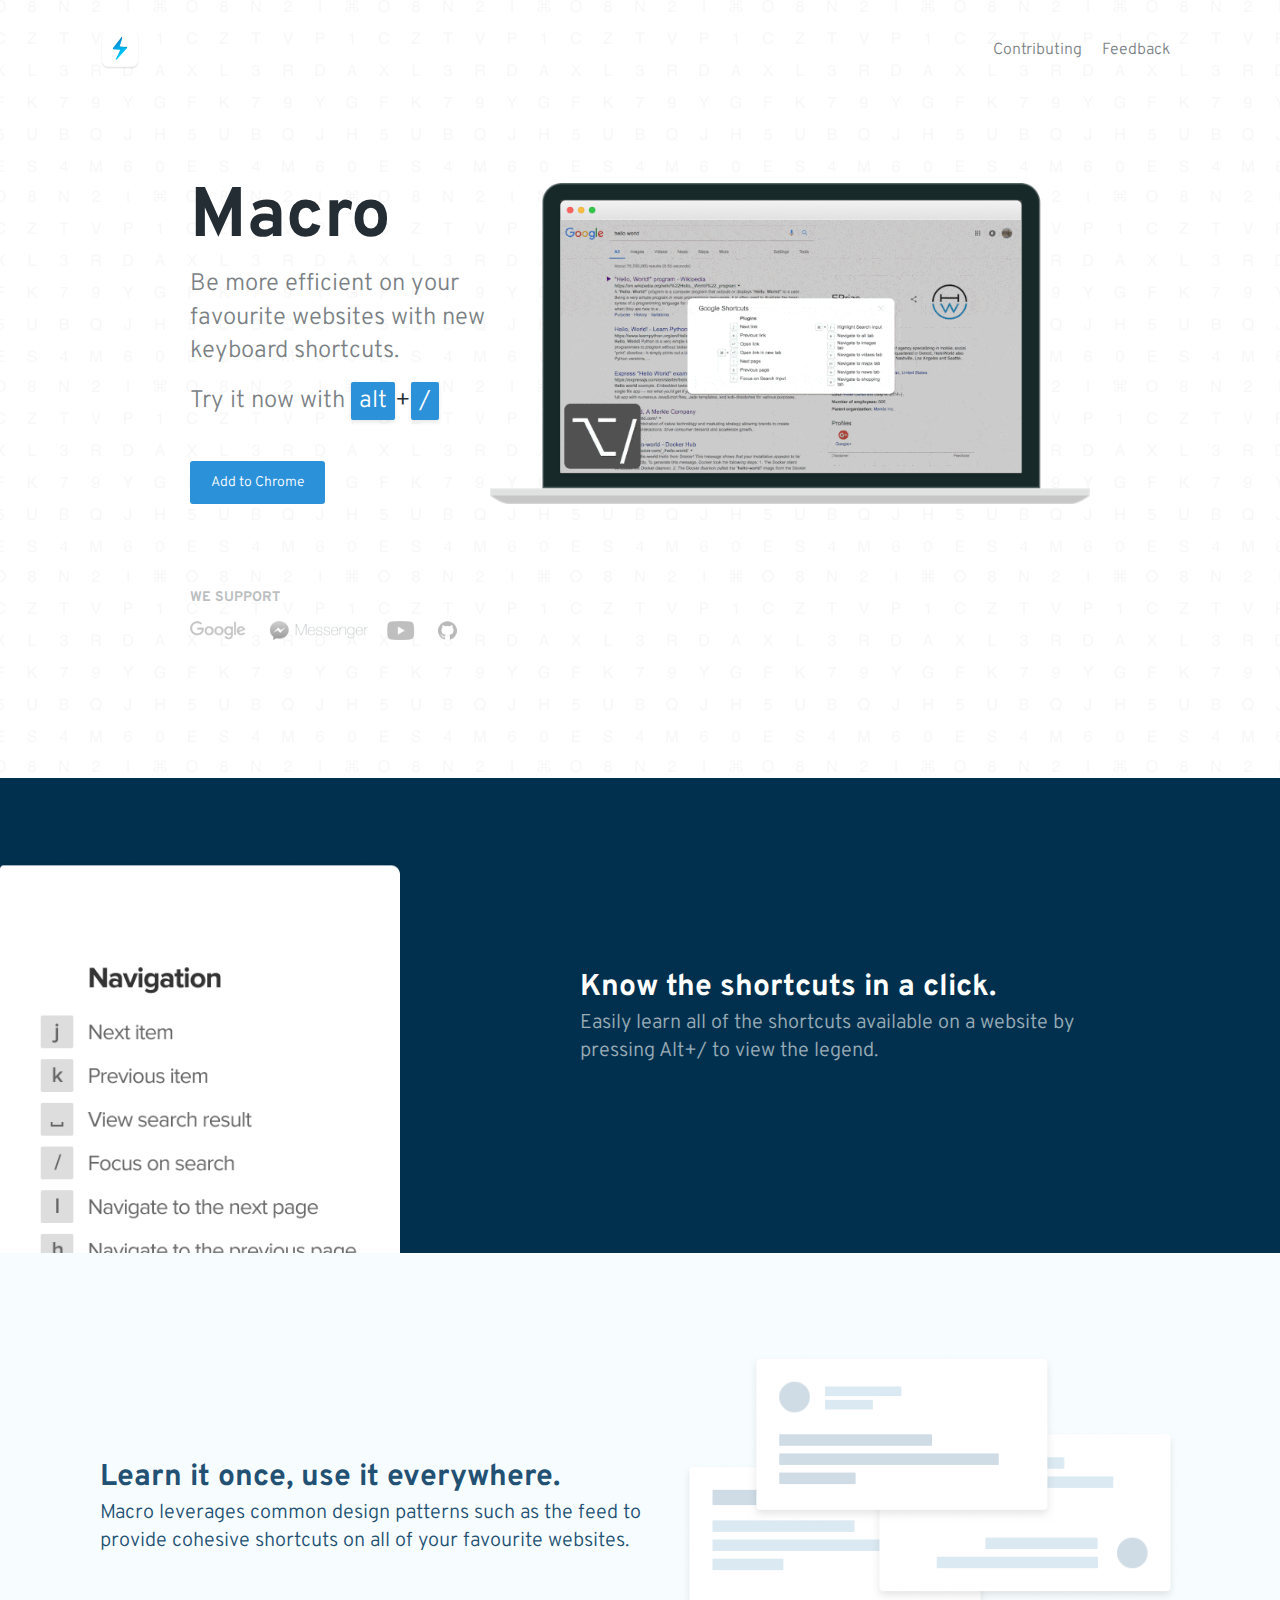
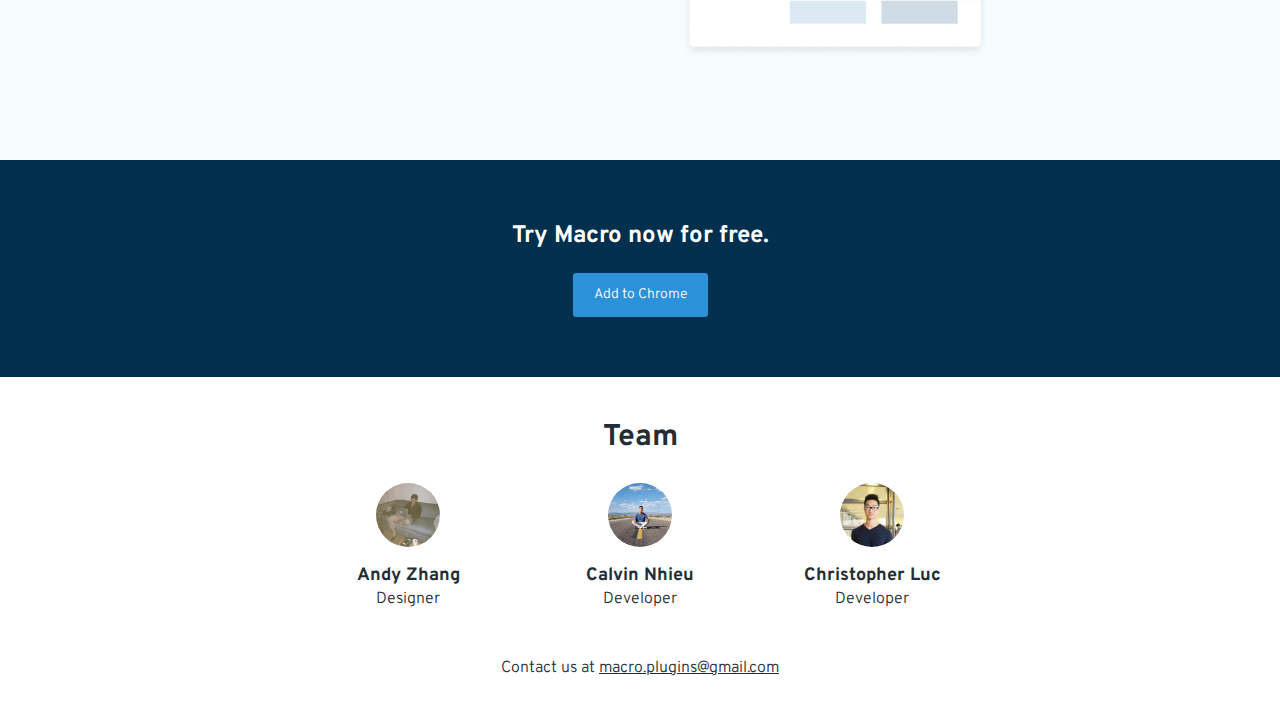
==== index.html @ 1b6b9a08 "tweak css" ====
<!DOCTYPE html>
<html>
  <head>
    <!-- Global site tag (gtag.js) - Google Analytics -->
    <script async src="https://www.googletagmanager.com/gtag/js?id=UA-114902154-1"></script>
    <script>
      window.dataLayer = window.dataLayer || [];
      function gtag(){dataLayer.push(arguments);}
      gtag('js', new Date());
      gtag('config', 'UA-114902154-1');
    </script>
    <meta name="google-site-verification" content="SugCBF7bHw6wV2ntRn95v8lwYFRrPHJoN09BCPNcw7M" />
    <title>Macro</title>
    <link rel="stylesheet" type="text/css" href="reset.css">
    <link rel="stylesheet" type="text/css" href="index.css">
    <link rel="icon" type="image/png" sizes="16x16" href="assets/favicon-16x16.png">
    <link rel="icon" type="image/png" sizes="32x32" href="assets/favicon-32x32.png">
    <link rel="icon" type="image/png" sizes="96x96" href="assets/favicon-96x96.png">
    <link href="https://fonts.googleapis.com/css?family=Overpass:200,300,700" rel="stylesheet">
    <link rel="shortcut icon" href="assets/favicon.ico" />
    <link rel="chrome-webstore-item" href="https://chrome.google.com/webstore/detail/pgffhcglkcdpalkgpkkghpofcoibodak">
  </head>
  <body>

    <div class="header">
      <img class="header-logo" src="assets/logo.png"/>
      <div class="header--right light-font">
        <a class="header-options" href="https://github.com/UseMacro/macro-chrome-extension" target="blank">Contributing</a>
        <a class="header-options" href="https://goo.gl/forms/yRgdKhD4QA4CJ8qm1" target="_blank">Feedback</a>
    </div>
    </div>

    <div class="section-main">
      <div class="main--left">
        <h1>Macro</h1>
        <p class="main-text medium-font light-font">Be more efficient on your favourite websites with new keyboard shortcuts.</p>
        <p class="main-text medium-font" style="margin-top: 16px"><span class="light-font"> Try it now with</span> <span
           class="key-blue">alt</span>+<span class="key-blue">/</span> </p>
        <br />
        <button class="main-button small-font">
          <a class="white-font add-to-chrome" href="#">
            Add to Chrome
          </a>
        </button>
      </div>
      <div class="main--right">
        <img class="main-image" src="assets/laptop.png"/>
        <img class="main-demo" src="assets/demo.gif"/>
      </div>
    </div>

    <div class="section-supported">
      <p class="small-font bold-font lighter-font">WE SUPPORT</p>
      <div class="supported-sites">
        <img class="site-icon" src="assets/support.png"/>
      </div>
    </div>

    <div class="section-description-2">
      <img class="panel-img" src="assets/panel.png"/>
      <div class="desc-2-content">
        <h2>Know the shortcuts in a click.</h2>
        <p class="desc-2-text sm-font light-font">Easily learn all of the shortcuts available on a website by pressing Alt+/ to view the legend.</p>
      </div>
    </div>

    <div class="section-description-1">
      <div>
        <h2 class="blue-font">Learn it once, use it everywhere.</h2>
        <p class="desc-1-text blue-font sm-font">Macro leverages common design patterns such as the feed to provide cohesive shortcuts on all of your favourite websites.</p>
      </div>
      <img class="cards-img" src="assets/cards.png"/>
    </div>

    <!-- <div class="section-testimony">
      <h2 class="blue-font">What users are saying</h2>
      <div class="testies">
        <img class="testie" src="assets/andy.png"/>
        <img class="testie" src="assets/chris.png"/>
      </div>
    </div> -->

    <div class="section-get">
      <p class="medium-font bold-font white-font">Try Macro now for free.</p>
      <button class="main-button small-font">
        <a class="white-font add-to-chrome">
          Add to Chrome
        </a>
      </button>
    </div>

    <div class="section-team">
      <h2> Team </h2>
      <div class="section-flex">
        <div class="person-container">
          <div class="person-photo"> <img class="portrait" src="./assets/andy.jpg" /> </div>
          <div class="person-info">
            <div class="person-name">Andy Zhang</div>
            <div class="person-role">Designer </div>
          </div>
        </div>
        <div class="person-container">
          <div class="person-photo"> <img class="portrait" src="./assets/calvin.jpg" /> </div>
          <div class="person-info">
            <div class="person-name">Calvin Nhieu</div>
            <div class="person-role">Developer</div>
          </div>
        </div>
        <div class="person-container">
          <div class="person-photo"> <img class="portrait" src="./assets/chris.jpg" /> </div>
          <div class="person-info">
            <div class="person-name">Christopher Luc</div>
            <div class="person-role">Developer</div>
          </div>
        </div>
      </div>
      <div class="contact"> Contact us at <a class="link-contact" href="mailto:macro.plugins@gmail.com">macro.plugins@gmail.com </a></div>
    </div>

    <div id="panel" class="panel">
      <div id="panel-background" class="panel-background">
      </div>
      <div class="panel-container">
        <div class="panel-box">
          <div id="panel-close" class="panel-close"></div>
          <div id="panel-title" class="panel-title">Macro Panel</div>
          <h2 class="panel-content-header"> Getting Started </h2>
          <div class="panel-content">
            <div class="panel-content-section">
              <div class="panel-content-section-header">
                1. Discover shortcuts by pressing <span class="key-blue">alt</span> +
                <span class="key-blue">/</span>
              </div>
              <p class="panel-body-text">
                This will display shortcuts available to the active page.
              </p>
              <img src="./assets/mini-panel.png" class="panel-mini-panel" />
            </div>
            <div class="panel-content-section">
              <div class="panel-content-section-header">
                2. Start using shortcuts!
              </div>
              <p class="panel-body-text">
              We currently support custom shortcuts for
              <span class="bold-font">Messenger</span> and <span
              class="bold-font">Google</span>, and have more coming! Let us know which websites you want us to support!
              </p>
              <div id="panel-placeholder">
                <button class="main-button small-font">
                  <a class="white-font add-to-chrome">
                    Add to Chrome
                  </a>
                </button>
              </div>
              <div class="panel-close-hint">
                Hide this panel by pressing Alt+/
              </div>
            </div>
          </div>
        </div>
      </div>
    </div>

    </div>
  </body>
  <script src="https://code.jquery.com/jquery-3.3.1.slim.min.js" integrity="sha256-3edrmyuQ0w65f8gfBsqowzjJe2iM6n0nKciPUp8y+7E=" crossorigin="anonymous"></script>
  <script src="lib/keymaster.js"></script>
  <script src="script.js"></script>
</html>
---- index.css ----
/* elements */
html {
  background-image: url("assets/patterns.png");
}
a, a:visited {
  text-decoration: none;
}
body, div, p, span, button {
  font-family: Overpass;
  font-weight: 300;
  color: #242D33;
  line-height: 1.4;
}
h1 {
  font-size: 70px;
  font-weight: 700;
}
h2 {
  font-size: 30px;
  font-weight: 700;
}

/* font */
.small-font {
  font-size: 14px;
}
.sm-font {
  font-size: 20px;
}
.medium-font {
  font-size: 24px;
}
.light-font {
  opacity: 0.6;
}
.lighter-font {
  opacity: 0.3;
}
.bold-font {
  font-weight: 700;
}
.blue-font {
  color: #225173;
}
.white-font {
  color: #FFFFFF;
}

/* header */
.header {
  display: flex;
  justify-content: space-between;
  align-items: center;
  padding: 30px 100px;
  font-weight: 200;
}
.header--right {
  display: flex;
  justify-content: space-between;
}
.header-logo {
  max-width: 40px;
  max-height: 40px;
  margin-right: 5px;
  cursor: pointer;
}
.header-options {
  margin: 3px 10px;
  color: #242D33;
}

/* section: main */
.section-main {
  display: flex;
  margin: 0 auto;
  width: 900px;
  justify-content: space-between;
  align-items: center;
  margin-top: 70px;
}
.main--left {
  display: flex;
  flex-direction: column;
  justify-content: space-around;
}
.main--right {
  position: relative;
}
.main-text {
  max-width: 300px;
}
.main-button {
  background-color: #2B91D9;
  border: none;
  padding: 12px;
  margin: 20px 0px;
  width: 135px;
  outline: none;
  border-radius: 3px;
  cursor: pointer;
  transition: 0.2s box-shadow;
}
.main-button:hover {
  box-shadow: 0px 2px 4px rgba(0,0,0,.25);
}
.main-image {
  width: 600px;
}
.main-demo {
  position: absolute;
  top: 37px;
  left: 71px;
  width: 460px;
}

/* section: supported */
.section-supported {
  display: flex;
  flex-direction: column;
  align-items: flex-start;
  width: 900px;
  padding: 0px 100px 64px 100px;
  margin: 64px auto;
}
.supported-sites {
  margin-top: 10px;
}
.site-icon {
  height: 25px;
  padding-right: 15px;
}

/* section: description 1 */
.section-description-1 {
  display: flex;
  justify-content: space-between;
  align-items: center;
  background-color: #F7FCFF;
  padding: 100px;
}
.desc-1-text {
  max-width: 550px;
}
.cards-img {
  max-width: 500px;
}

/* section: description 2 */
.section-description-2 {
  display: flex;
  justify-content: space-between;
  background-color: #00304D;
}
.desc-2-content {
  display: flex;
  flex-direction: column;
  justify-content: center;
  color: #FFFFFF;
  max-width: 550px;
  margin: 0px 150px 0px 0px;
}
.desc-2-text {
  color: #FFFFFF;
}
.panel-img {
  width: 400px;
  height: 475px;
}

/* section: testimony */
.section-testimony {
  display: flex;
  flex-direction: column;
  align-items: center;
  background-color: #F7FCFF;
  padding: 100px;
}
.testies {
  margin-top: 35px;
}
.testie {
  width: 445px;
  height: 225px;
}

/* section: get */
.section-get {
  display: flex;
  flex-direction: column;
  align-items: center;
  padding: 60px 0px 40px 0px;
  background-color: #00304D;
  /* background-color: #FFFFFF; */
}

/* section: get */
.section-team {
  width: 100%;
  padding: 40px 0px 40px 0px;
  background-color: #fff;
  text-align: center;
}

.section-flex {
  width: 100%;
  display: flex;
  flex-direction: row;
  justify-content: center;
  align-content: center;
}

.person-container {
  height: 150px;
  width: 200px;
  padding: 24px 16px;
}

.portrait {
  display: block;
  border-radius: 50%;
  margin: 0 auto;
  width: 64px;
  height: 64px;
}

.person-info {
  text-align: center;
  padding-top: 16px;
}

.person-name {
  font-weight: 700;
  font-size: 18px;
}

.person-name {
  font-size: 18px;
}

.link-contact {
  text-decoration: underline;
  color: #242D33;
}

.panel {
  display: none;
  position: fixed;
  left: 0;
  right: 0;
  top: 0;
  bottom: 0;
}

.panel-background {
  background-color: rgba(0,0,0,.5);

  position: fixed;
  left: 0;
  right: 0;
  top: 0;
  bottom: 0;
}

.panel-container {
  background-color: #F7FCFF;
  border-radius: 8px;
  position: fixed;
  width: 800px;
  height: 450px;
  left: 50%;
  transform: translate(-50%,-50%);
  top: 50%;
  box-shadow: 0px 5px 10px rgba(0,0,0,.25);
}

.panel-box {
  position: relative;
  height: 100%;
  width: 100%;
  overflow: hidden;
}

.panel-close {
  width: 14px;
  height: 14px;
  left: 24px;
  top: 24px;
  position: absolute;

  cursor: pointer;
  background-image: url(./assets/close.png);
  background-size: 14px 14px;
}

.panel-title {
  padding-top: 54px;

  font-size: 32px;
  font-weight: 700;
  text-align: center;
  color: #4E565C;
}

.panel-content {
  width: 80%;
  margin: 0px 10%;
  display: flex;
}

.panel-content-header {
  text-transform: uppercase;
  margin-left: 10%;
  margin-top: 32px;
  color: #242D33;
  opacity: 0.4;
  font-size: 14px;
  font-weight: 700;
  letter-spacing: 1.4px;
}

.panel-content-section {
  margin-right: 16px;
  padding-top: 0px;
  display: inline-block;
  flex-grow: 1;
  flex-basis: 200px;
}

.panel-content-section-header {
  color: #4E565C;
  font-size: 24px;
  font-weight: 700;
}

.panel-body-text {
  padding-top: 8px;
  color: #646B71;
}

.panel-mini-panel {
  margin-top: 16px;
  width: 80%;
}

.panel-button {
  background-color: #178FE5;
  color: #fff;
  cursor: pointer;
  font-size: 14px;
  margin-top: 16px;
  padding: 12px 16px;
  border: none;
  border-radius: 2px;
  transition: 0.2s box-shadow;
  margin-bottom: 16px;
}

.panel-button:hover {
  box-shadow: 0px 2px 4px rgba(0,0,0,.25);
}

.key {
  background: #fff;
  box-sizing: border-box;
  border: 0.5px solid rgba(0,0,0,.08);
  box-shadow: 0px 2px 4px rgba(0, 0, 0, 0.1);
  border-radius: 2px;
  padding: 4px 8px;
}

.key-blue {
  background-color: #2B91D9;
  box-sizing: border-box;
  box-shadow: 0px 2px 4px rgba(0, 0, 0, 0.1);
  border-radius: 2px;
  color: #fff;
  padding: 4px 8px;
}

.panel-close-hint {
  color: #A3A9AE;
  font-size: 12px;
}
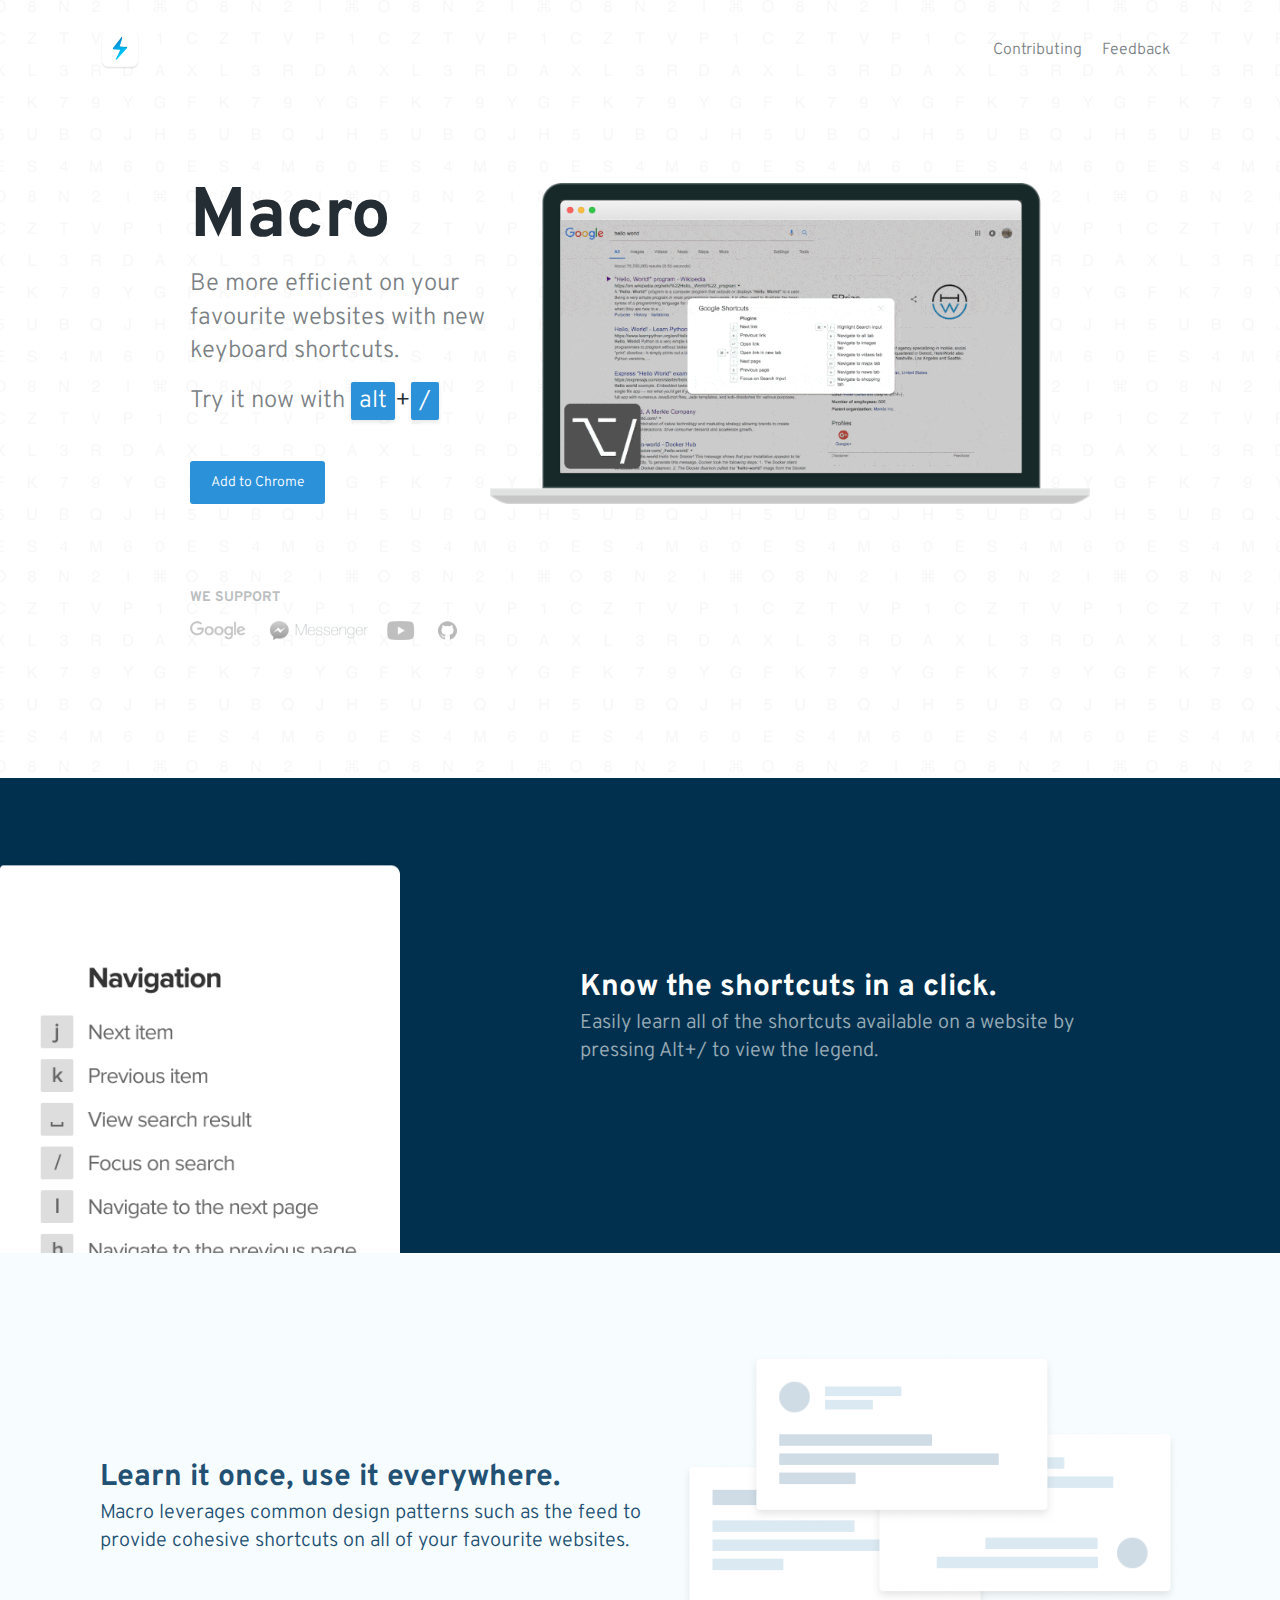
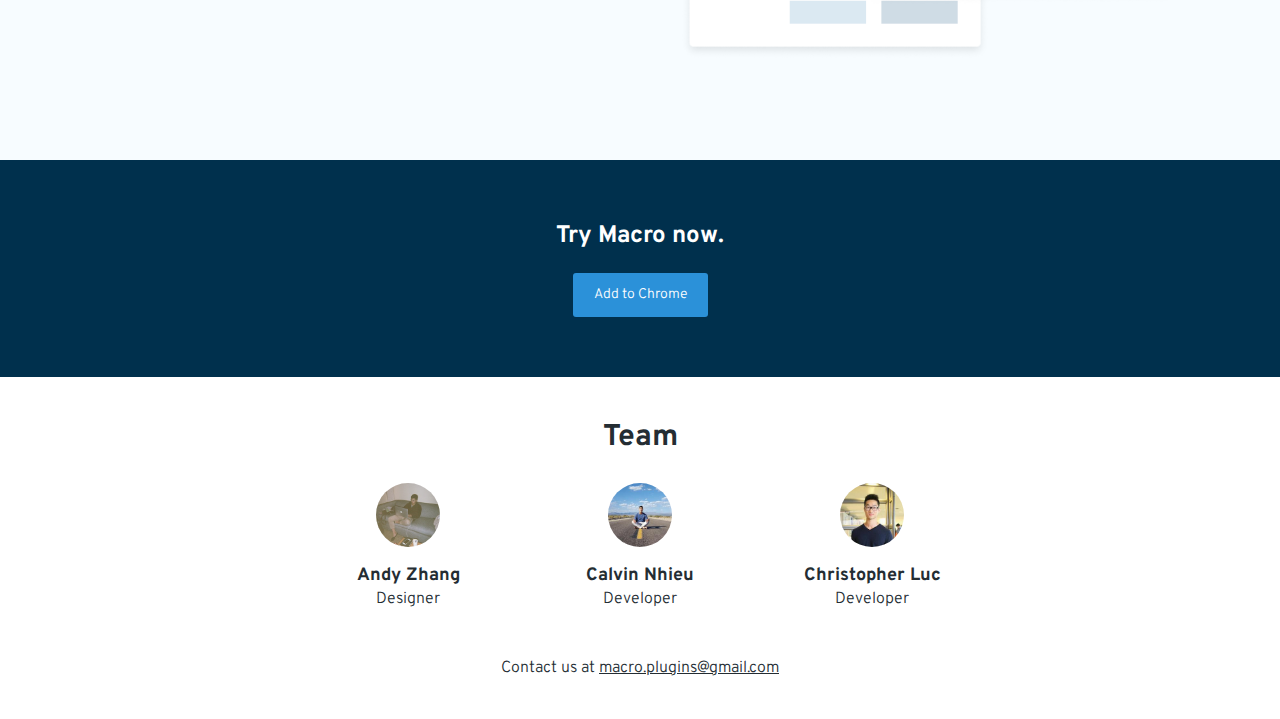
==== commit adc7efa5: "Removed for free" ====
--- a/index.html
+++ b/index.html
@@ -81,7 +81,7 @@
     </div> -->
 
     <div class="section-get">
-      <p class="medium-font bold-font white-font">Try Macro now for free.</p>
+      <p class="medium-font bold-font white-font">Try Macro now.</p>
       <button class="main-button small-font">
         <a class="white-font add-to-chrome">
           Add to Chrome
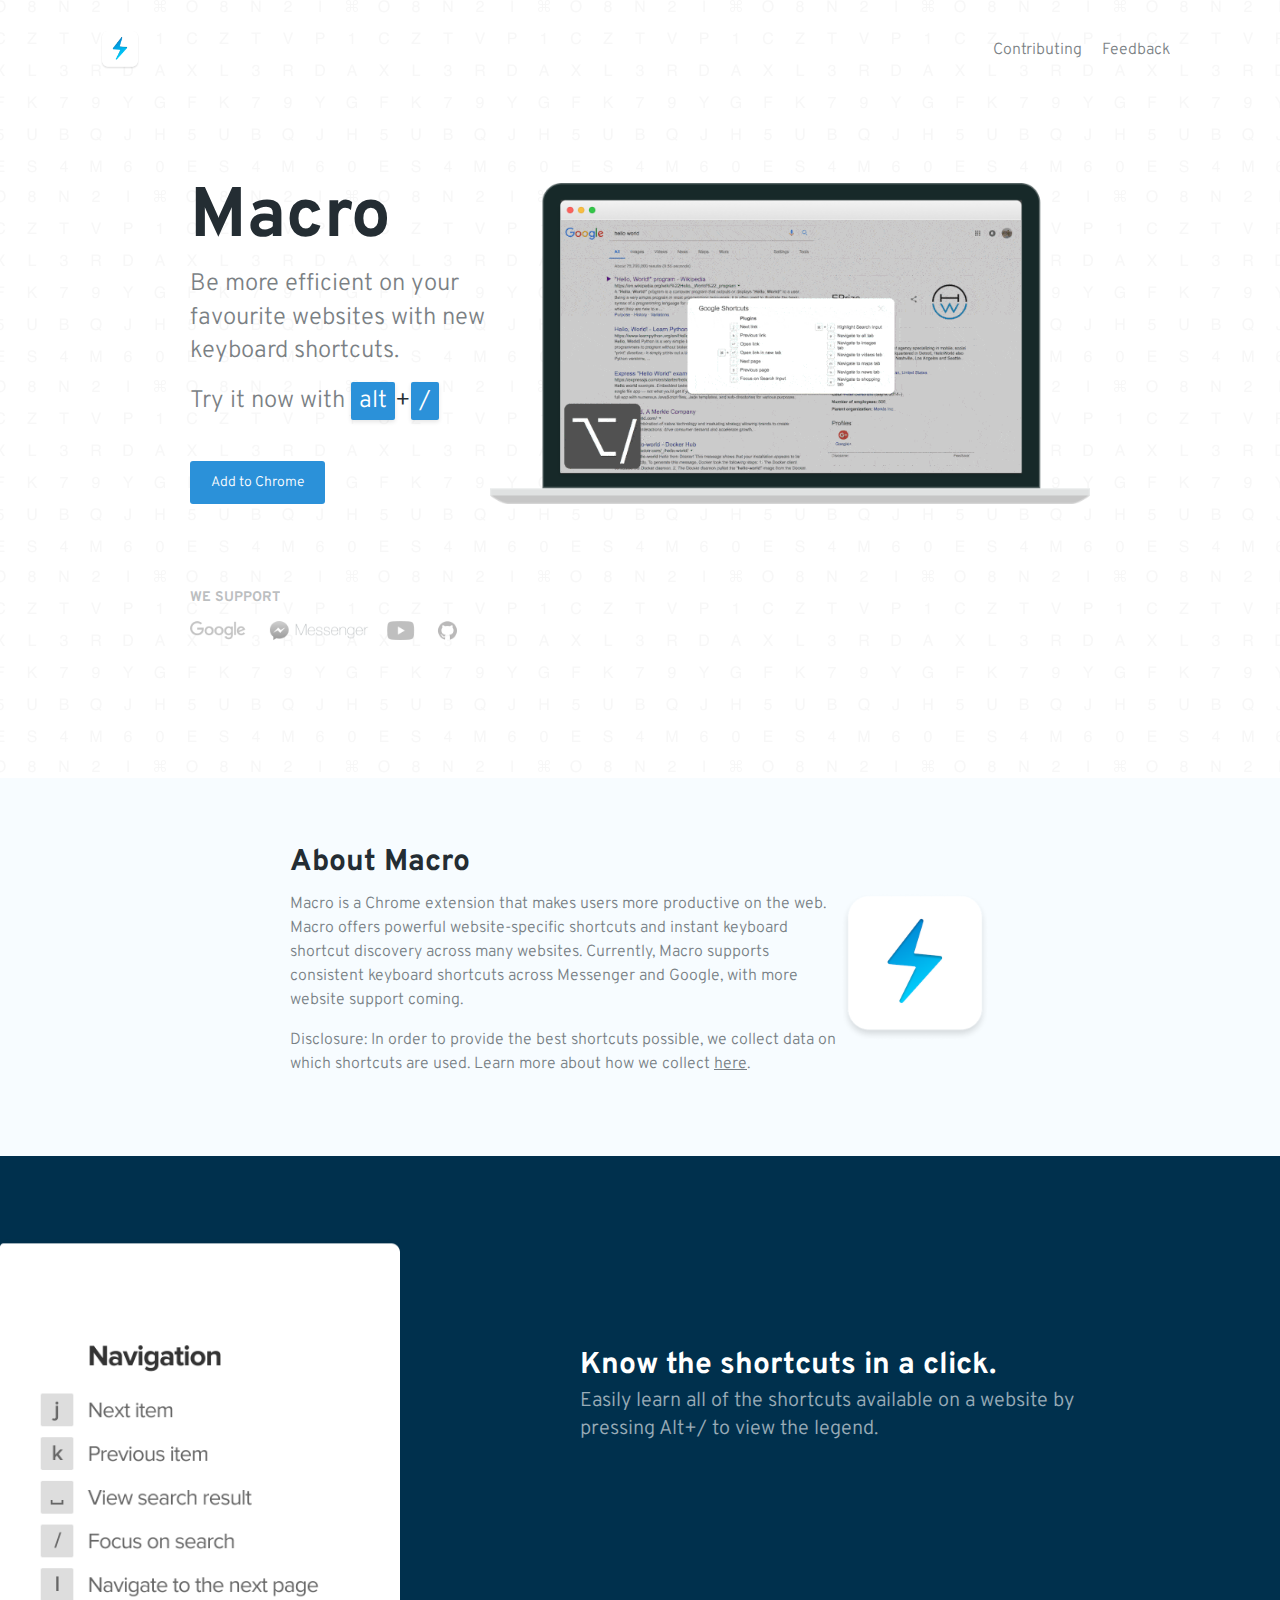
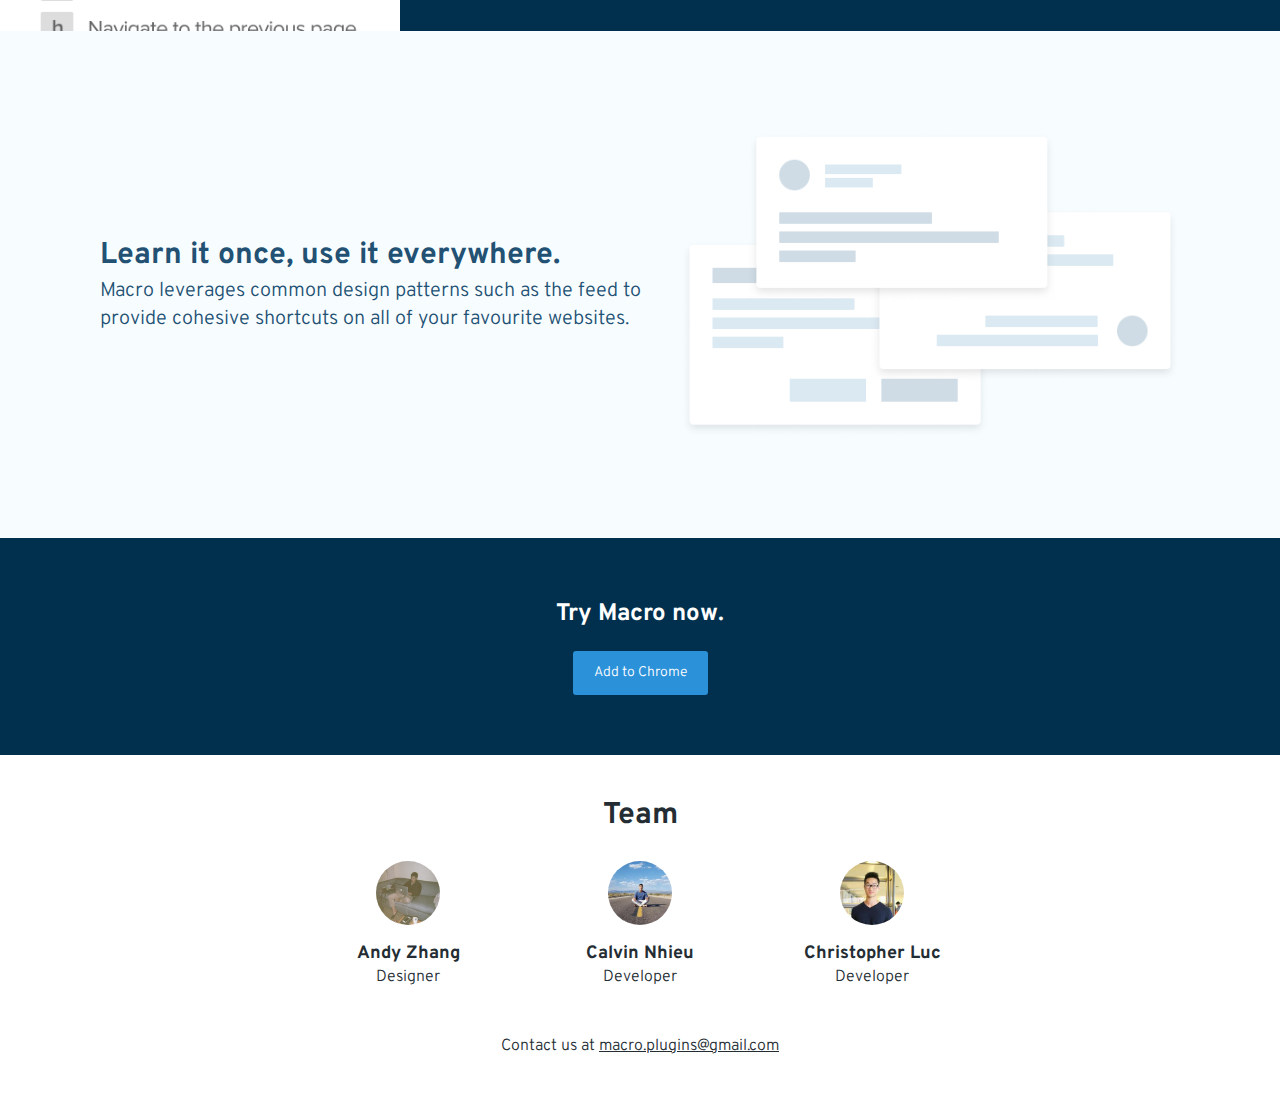
==== commit eb1dd209: "Added about section" ====
--- a/index.html
+++ b/index.html
@@ -53,6 +53,24 @@
       <p class="small-font bold-font lighter-font">WE SUPPORT</p>
       <div class="supported-sites">
         <img class="site-icon" src="assets/support.png"/>
+      </div>
+    </div>
+
+    <div class="section-about">
+      <div class="section-container">
+        <h2>About Macro</h2>
+        <p class="about-text">
+          Macro is a Chrome extension that makes users more productive on the web.
+
+          Macro offers powerful website-specific shortcuts and instant keyboard shortcut discovery across many websites. Currently, Macro supports consistent keyboard shortcuts across Messenger and Google, with more website support coming.
+        </p>
+        <p class="about-text">
+          Disclosure: In order to provide the best shortcuts possible, we collect data on
+          which shortcuts are used. Learn more about how we collect <a
+           class="white-font link"
+           href="https://github.com/UseMacro/macro-chrome-extension/blob/master/data-policy.md" target="_blank"> here</a>.
+        </p>
+        <div class="about-logo"> </div>
       </div>
     </div>
 
@@ -141,9 +159,9 @@
                 2. Start using shortcuts!
               </div>
               <p class="panel-body-text">
-              We currently support custom shortcuts for
-              <span class="bold-font">Messenger</span> and <span
-              class="bold-font">Google</span>, and have more coming! Let us know which websites you want us to support!
+                We currently support custom shortcuts for
+                <span class="bold-font">Messenger</span> and <span
+                class="bold-font">Google</span>, and have more coming! Let us know which websites you want us to support!
               </p>
               <div id="panel-placeholder">
                 <button class="main-button small-font">
--- a/index.css
+++ b/index.css
@@ -44,6 +44,11 @@
 }
 .white-font {
   color: #FFFFFF;
+}
+.link,
+.link:visited {
+  text-decoration: underline;
+  color: #242D33;
 }
 
 /* header */
@@ -129,6 +134,37 @@
   height: 25px;
   padding-right: 15px;
 }
+
+.section-about {
+  background-color: #F7FCFF;
+  width: 100%;
+  padding: 64px 0;
+}
+.section-container {
+  width: 700px;
+  margin: 0 auto;
+  position: relative;
+}
+.about-text {
+  width: 550px;
+  line-height: 1.5;
+  font-size: 16px;
+  color: #242D33;
+  opacity: 0.6;
+  margin-bottom: 16px;
+  margin-top: 8px;
+}
+.about-logo {
+  width: 150px;
+  height: 150px;
+  position: absolute;
+  top: 50px;
+  right: 0;
+  background-image: url(./assets/logo_hd.png);
+  background-size: 150px 150px;
+  background-repeat: no-repeat;
+}
+
 
 /* section: description 1 */
 .section-description-1 {
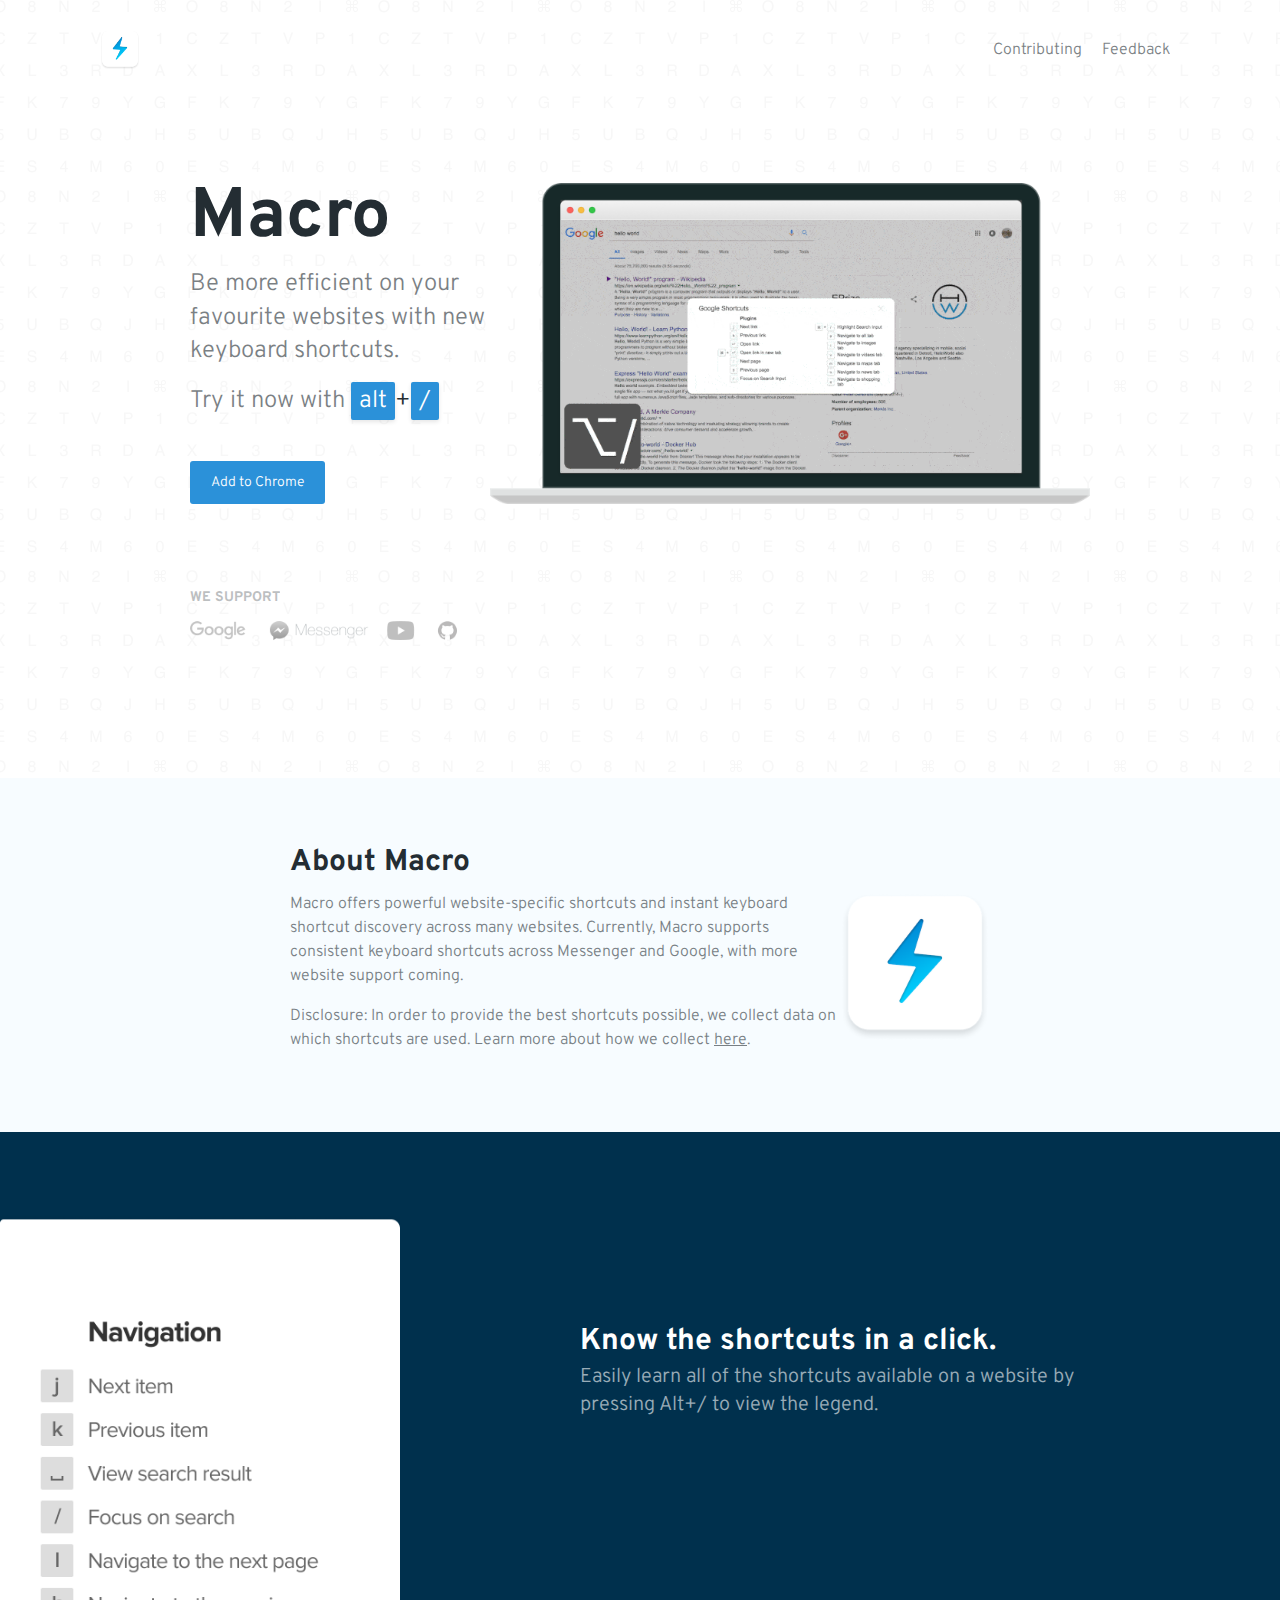
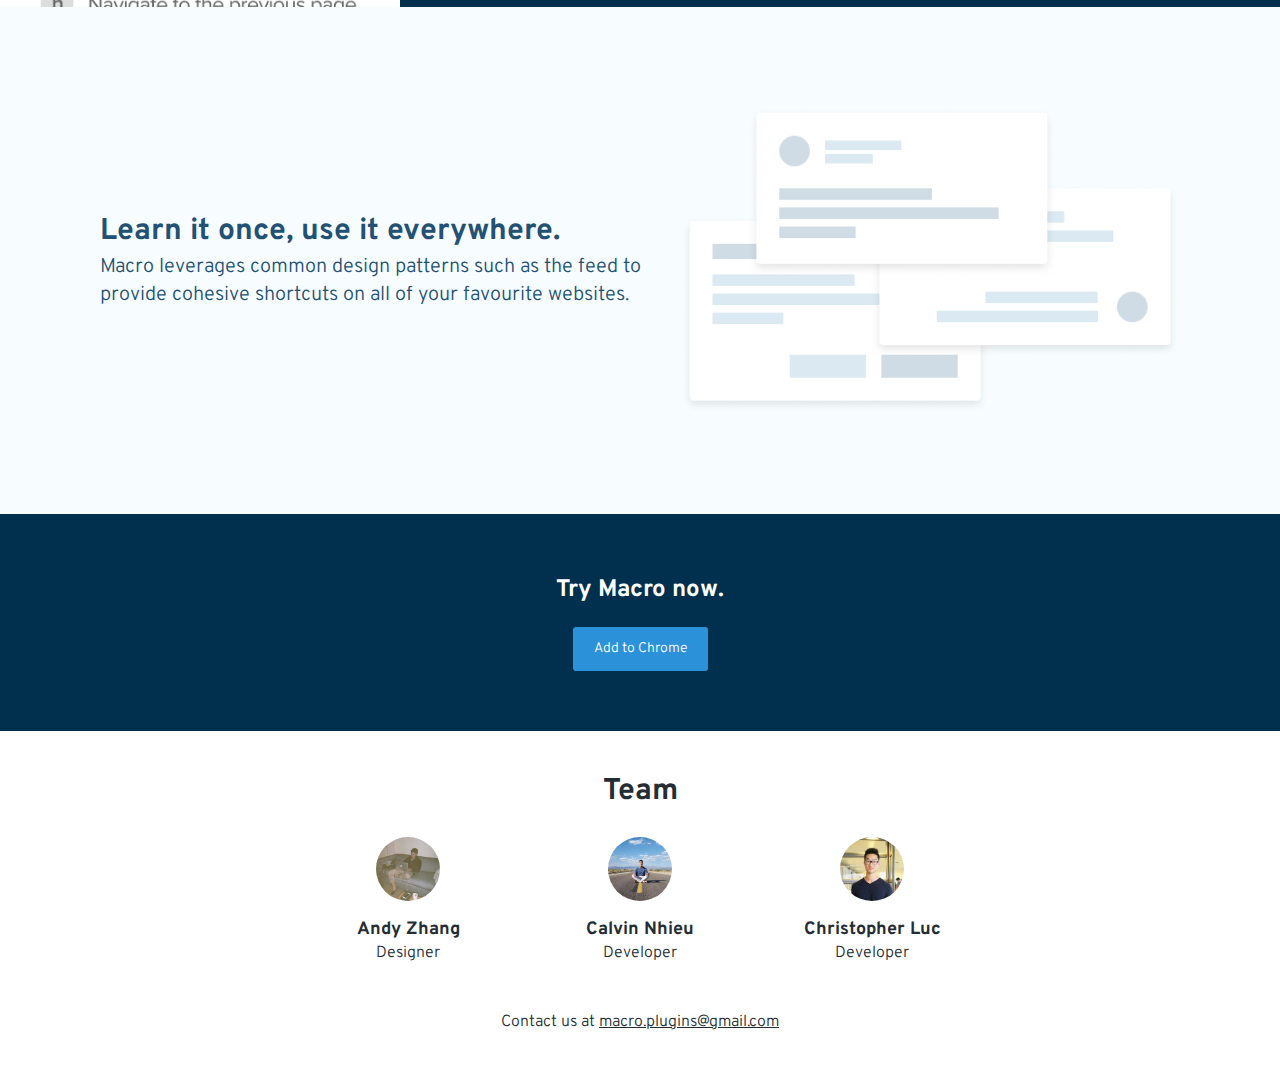
==== commit d602759c: "Remvoe one about line" ====
--- a/index.html
+++ b/index.html
@@ -60,8 +60,6 @@
       <div class="section-container">
         <h2>About Macro</h2>
         <p class="about-text">
-          Macro is a Chrome extension that makes users more productive on the web.
-
           Macro offers powerful website-specific shortcuts and instant keyboard shortcut discovery across many websites. Currently, Macro supports consistent keyboard shortcuts across Messenger and Google, with more website support coming.
         </p>
         <p class="about-text">
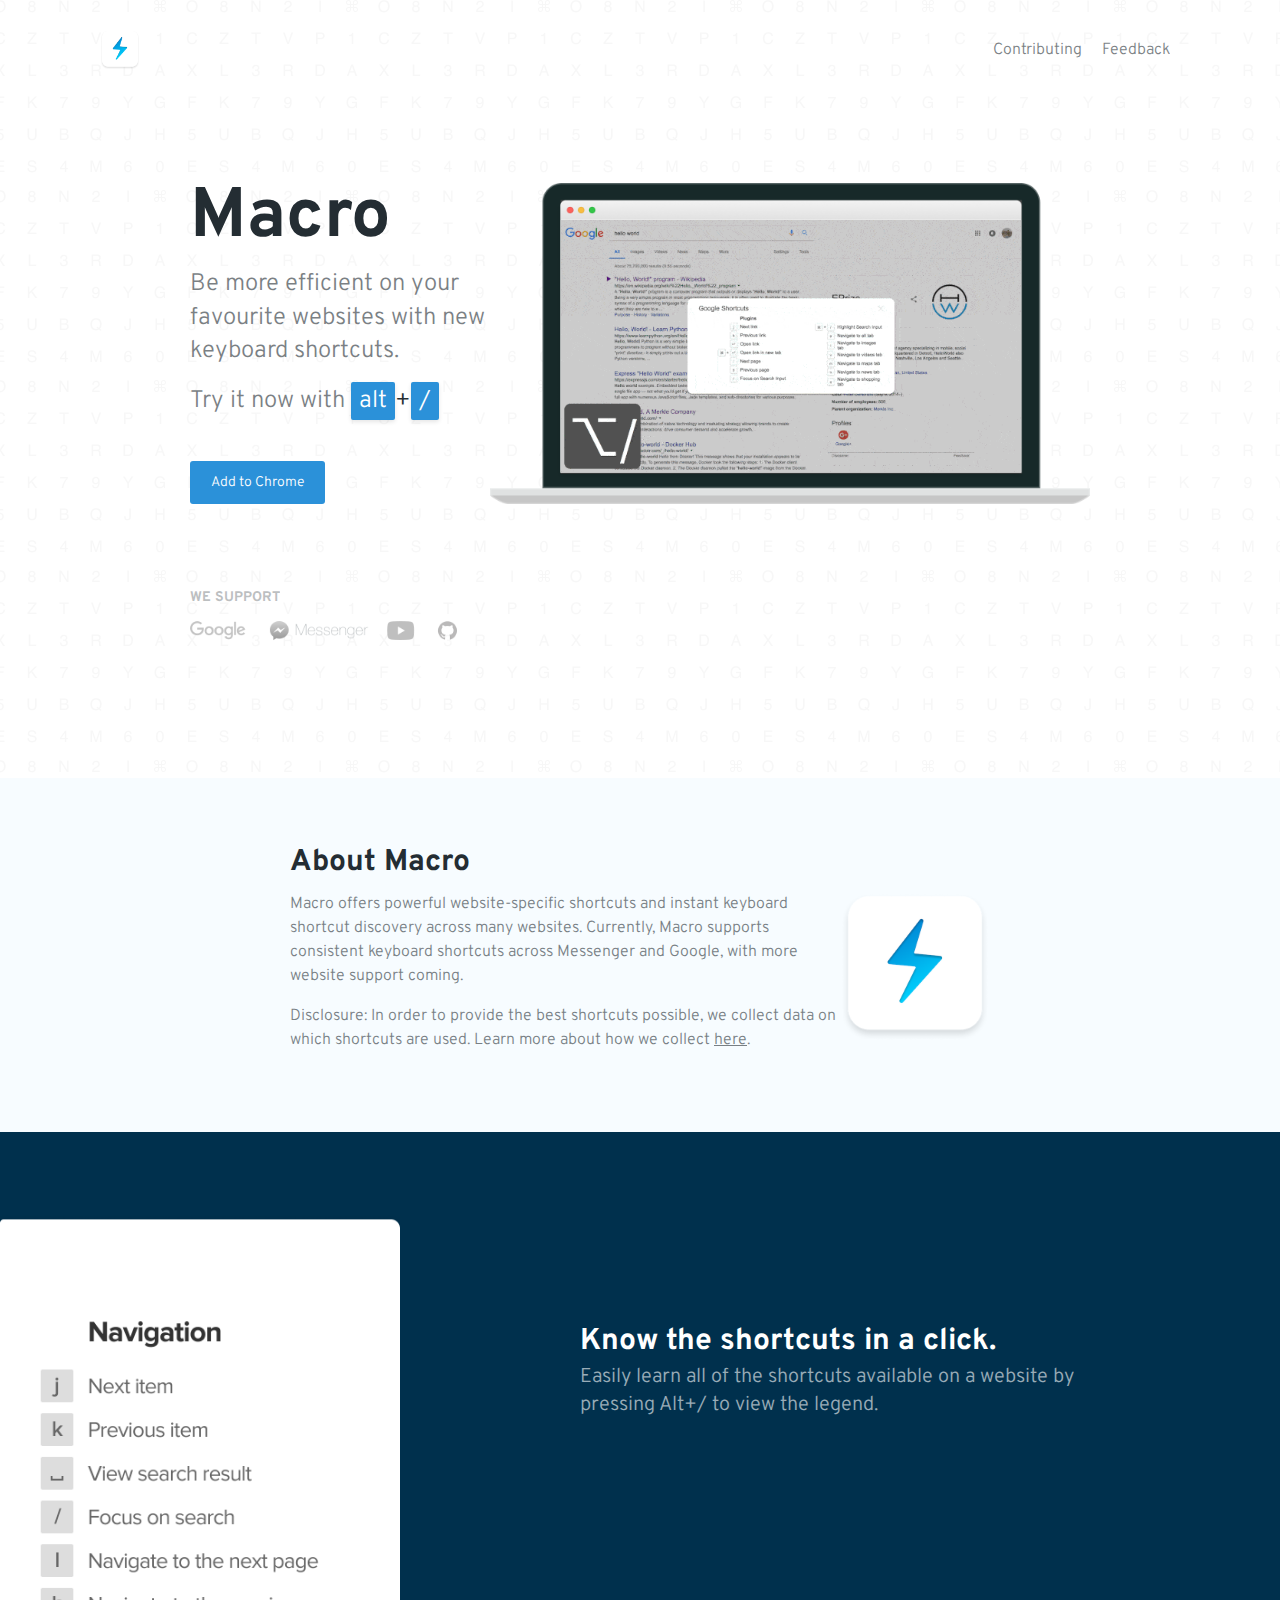
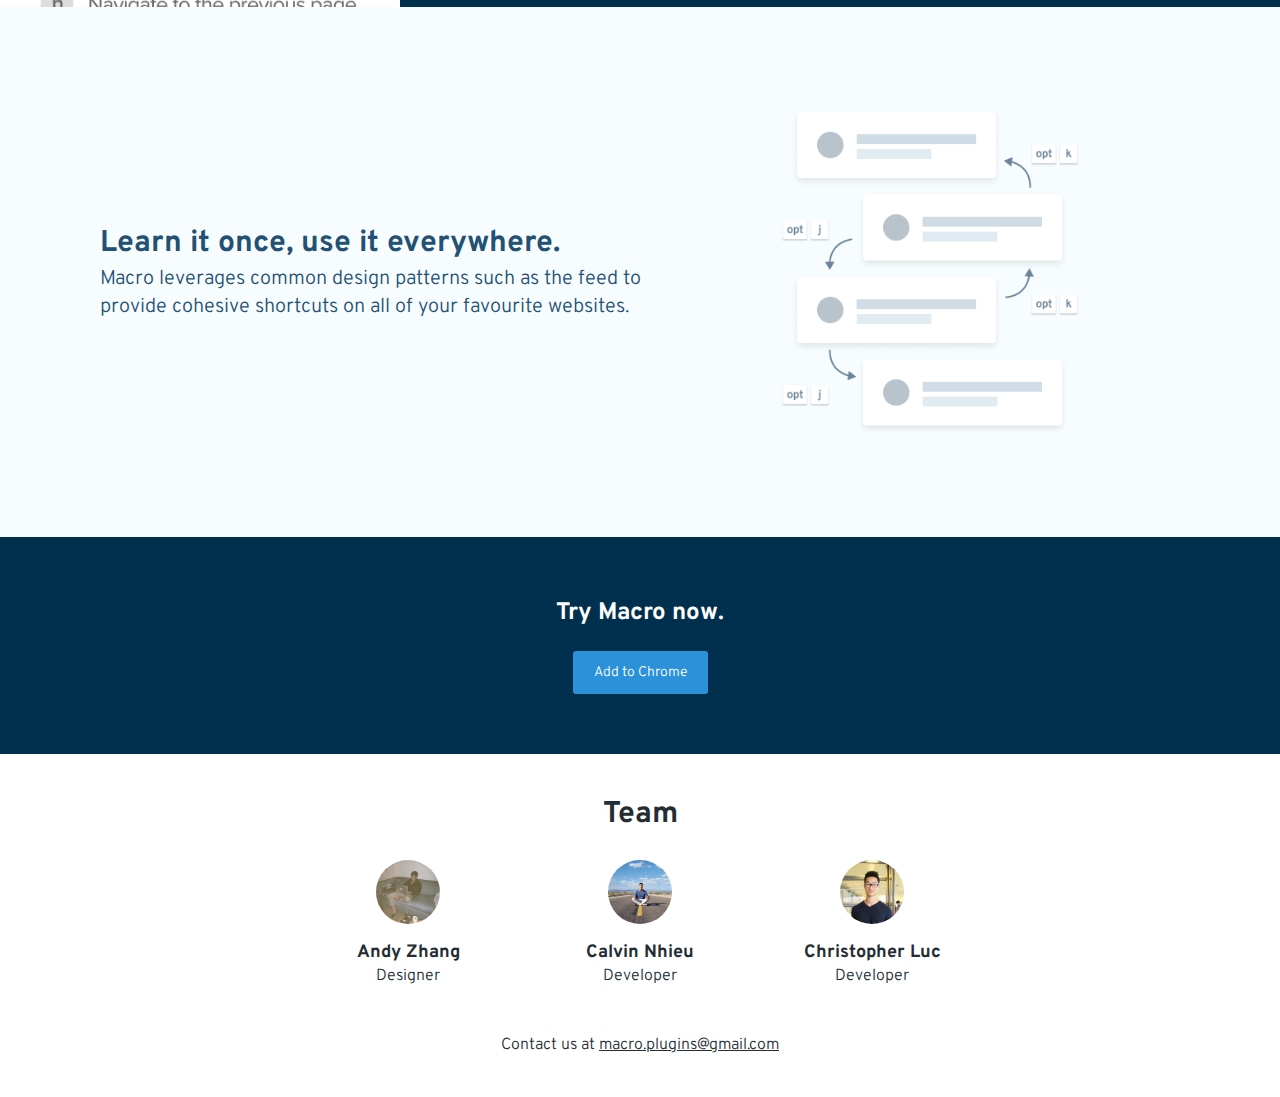
==== commit 47327079: "Changed link to chrome store" ====
--- a/index.html
+++ b/index.html
@@ -38,7 +38,7 @@
            class="key-blue">alt</span>+<span class="key-blue">/</span> </p>
         <br />
         <button class="main-button small-font">
-          <a class="white-font add-to-chrome" href="#">
+          <a class="white-font add-to-chrome" href="https://chrome.google.com/webstore/detail/macro/pgffhcglkcdpalkgpkkghpofcoibodak/related?hl=en-US&gl=CA">
             Add to Chrome
           </a>
         </button>
@@ -56,7 +56,7 @@
       </div>
     </div>
 
-    <div class="section-about">
+    <div id="about" class="section-about">
       <div class="section-container">
         <h2>About Macro</h2>
         <p class="about-text">
@@ -99,7 +99,7 @@
     <div class="section-get">
       <p class="medium-font bold-font white-font">Try Macro now.</p>
       <button class="main-button small-font">
-        <a class="white-font add-to-chrome">
+        <a class="white-font add-to-chrome" href="https://chrome.google.com/webstore/detail/macro/pgffhcglkcdpalkgpkkghpofcoibodak/related?hl=en-US&gl=CA">
           Add to Chrome
         </a>
       </button>
@@ -163,7 +163,7 @@
               </p>
               <div id="panel-placeholder">
                 <button class="main-button small-font">
-                  <a class="white-font add-to-chrome">
+                  <a class="white-font add-to-chrome" href="https://chrome.google.com/webstore/detail/macro/pgffhcglkcdpalkgpkkghpofcoibodak/related?hl=en-US&gl=CA">
                     Add to Chrome
                   </a>
                 </button>
--- a/index.css
+++ b/index.css
@@ -178,7 +178,8 @@
   max-width: 550px;
 }
 .cards-img {
-  max-width: 500px;
+  max-width: 300px;
+  margin-right: 100px;
 }
 
 /* section: description 2 */
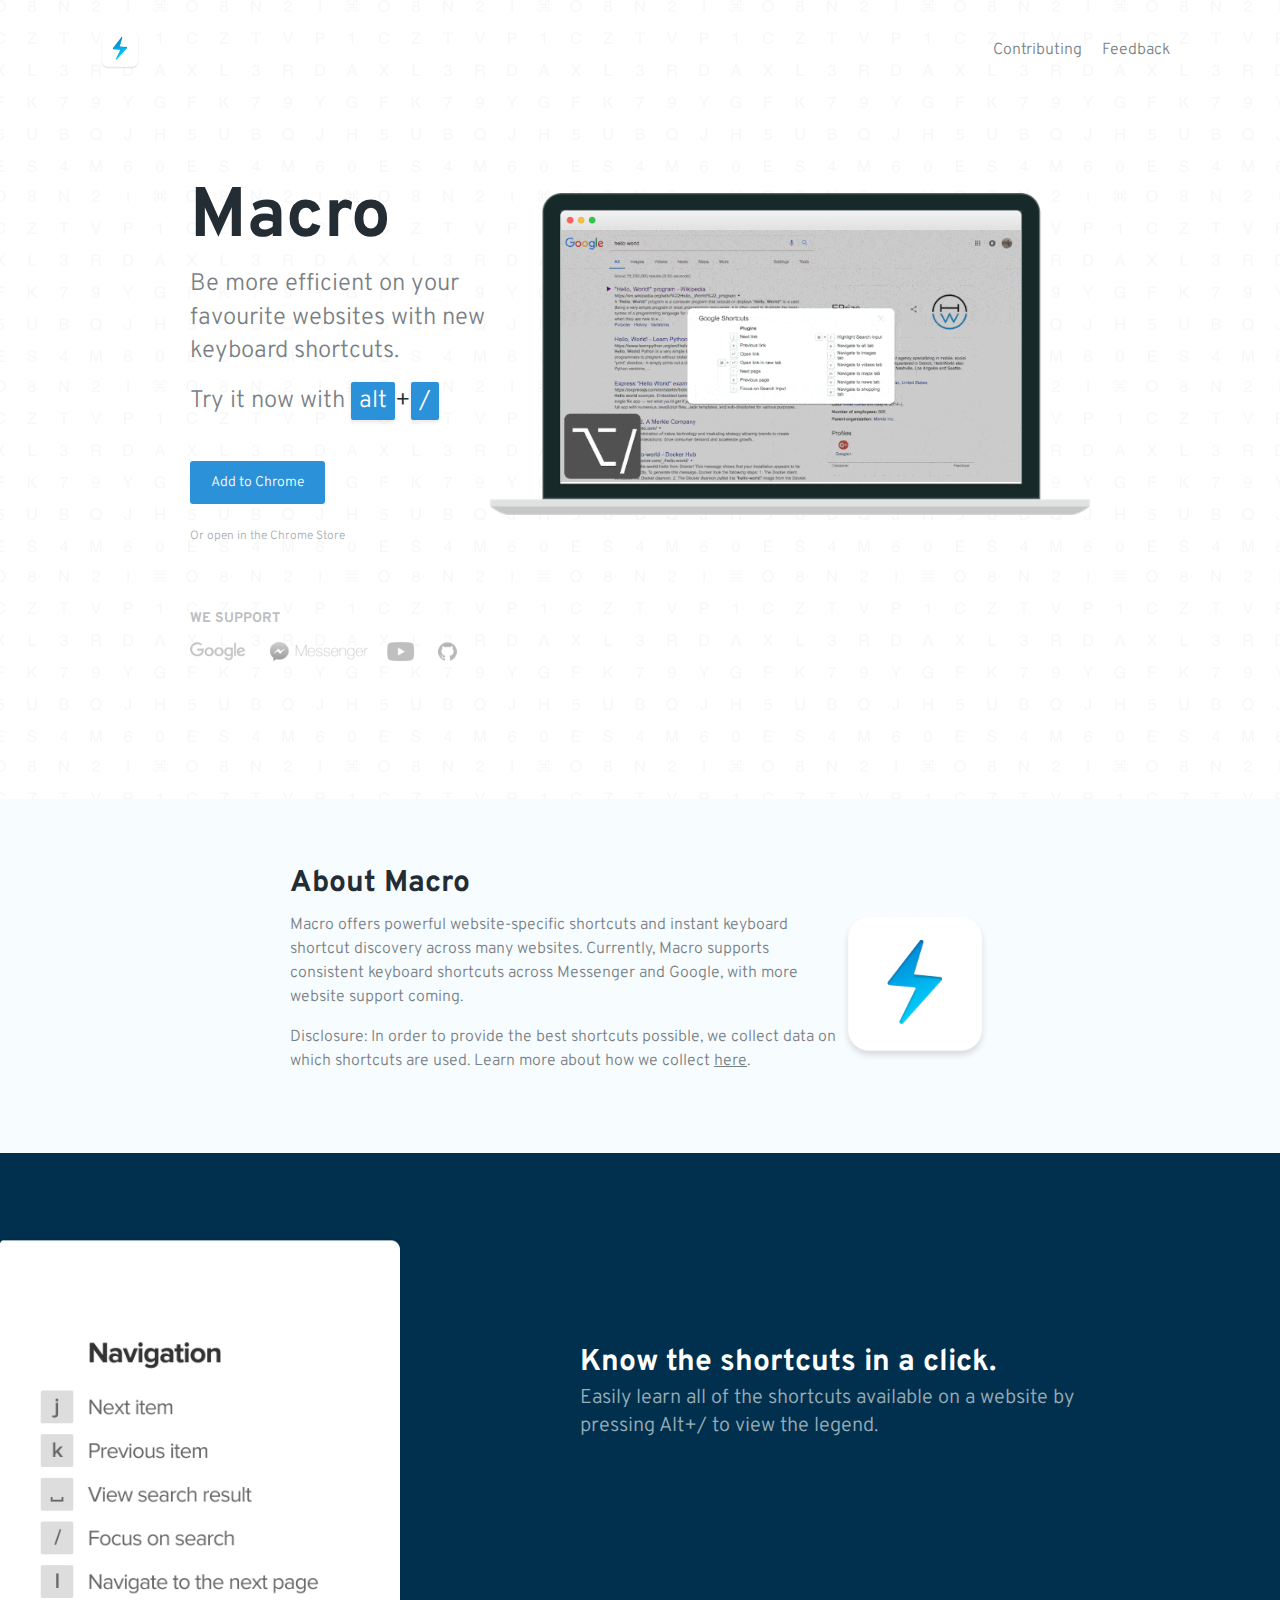
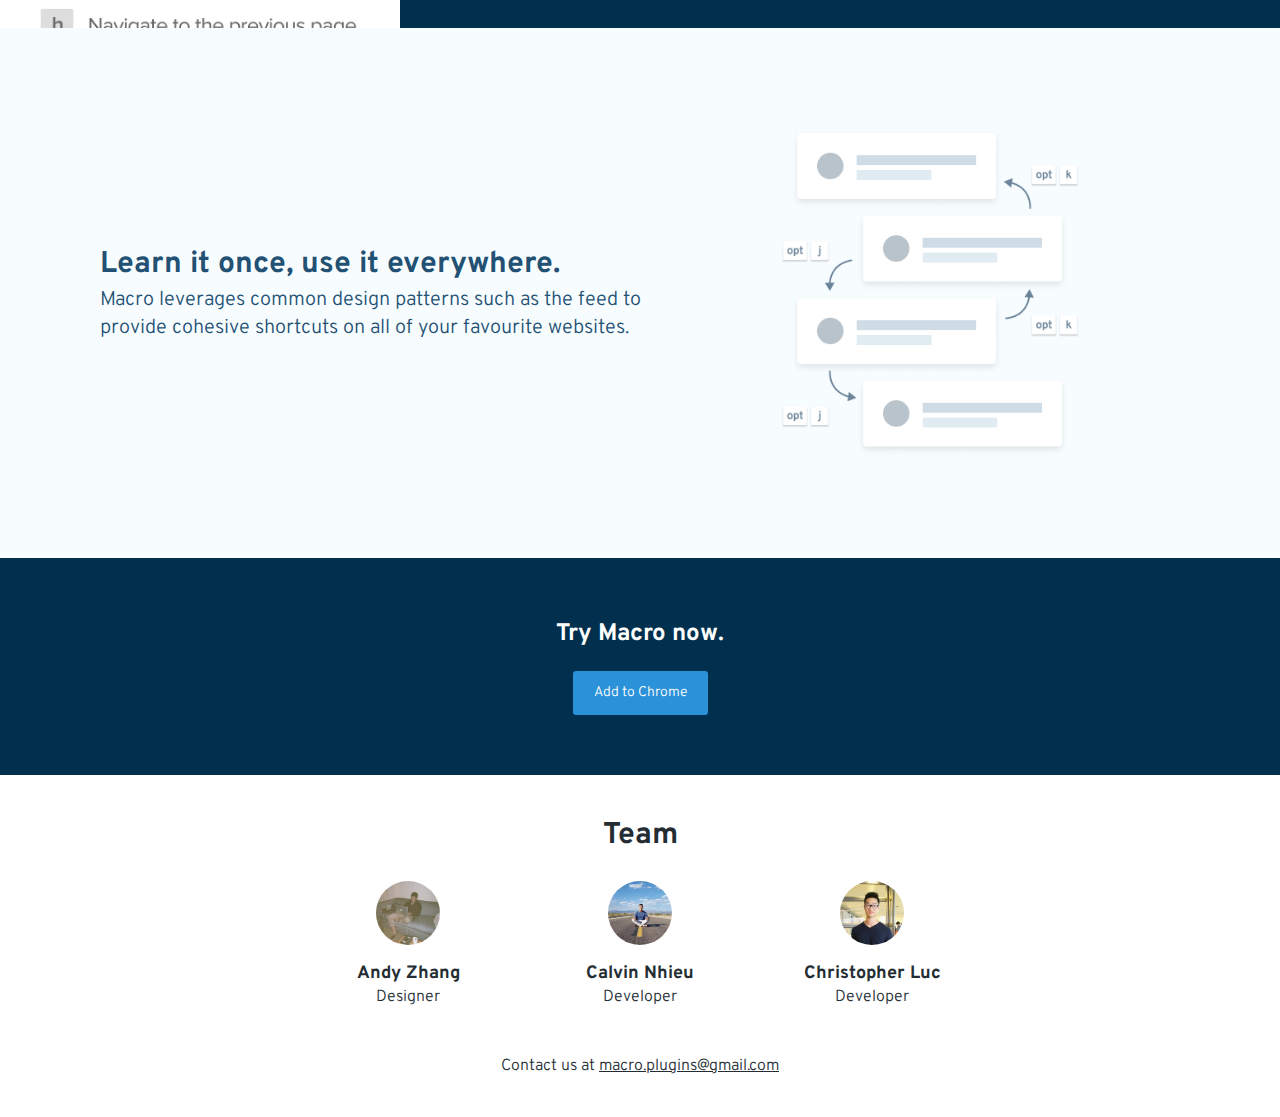
==== commit 1c8b9eaf: "Added add to chrome external" ====
--- a/index.html
+++ b/index.html
@@ -38,10 +38,14 @@
            class="key-blue">alt</span>+<span class="key-blue">/</span> </p>
         <br />
         <button class="main-button small-font">
-          <a class="white-font add-to-chrome" href="https://chrome.google.com/webstore/detail/macro/pgffhcglkcdpalkgpkkghpofcoibodak/related?hl=en-US&gl=CA">
+          <a class="white-font add-to-chrome" href="#">
             Add to Chrome
           </a>
         </button>
+        <a class="open-chrome" style="font-size: 12px"
+          href="https://chrome.google.com/webstore/detail/pgffhcglkcdpalkgpkkghpofcoibodak" target="_blank">
+             Or open in the Chrome Store
+        </a>
       </div>
       <div class="main--right">
         <img class="main-image" src="assets/laptop.png"/>
@@ -99,7 +103,7 @@
     <div class="section-get">
       <p class="medium-font bold-font white-font">Try Macro now.</p>
       <button class="main-button small-font">
-        <a class="white-font add-to-chrome" href="https://chrome.google.com/webstore/detail/macro/pgffhcglkcdpalkgpkkghpofcoibodak/related?hl=en-US&gl=CA">
+        <a class="white-font add-to-chrome">
           Add to Chrome
         </a>
       </button>
@@ -163,7 +167,7 @@
               </p>
               <div id="panel-placeholder">
                 <button class="main-button small-font">
-                  <a class="white-font add-to-chrome" href="https://chrome.google.com/webstore/detail/macro/pgffhcglkcdpalkgpkkghpofcoibodak/related?hl=en-US&gl=CA">
+                  <a class="white-font add-to-chrome">
                     Add to Chrome
                   </a>
                 </button>
--- a/index.css
+++ b/index.css
@@ -116,6 +116,12 @@
   top: 37px;
   left: 71px;
   width: 460px;
+}
+.open-chrome {
+  color: #242D33;
+  opacity: 0.4;
+  font-size 12px;
+  padding-top: 4px;
 }
 
 /* section: supported */
